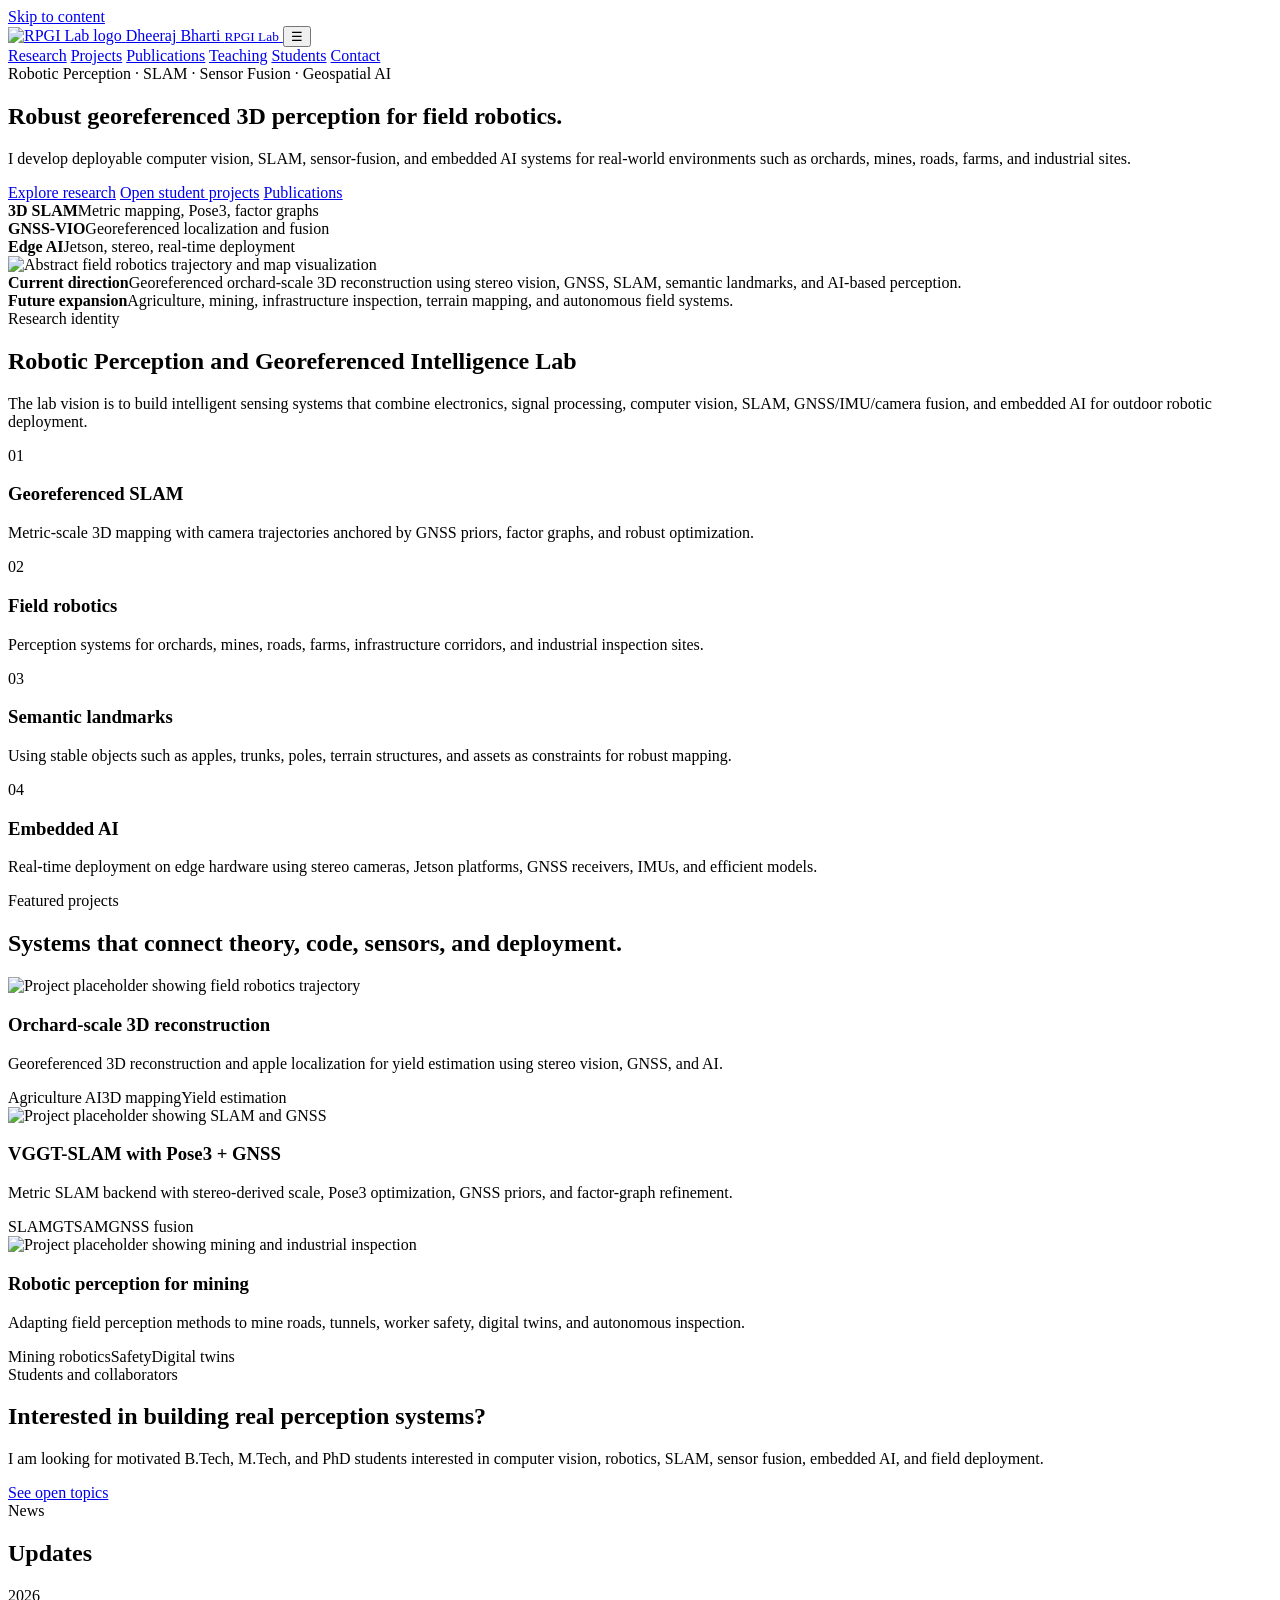
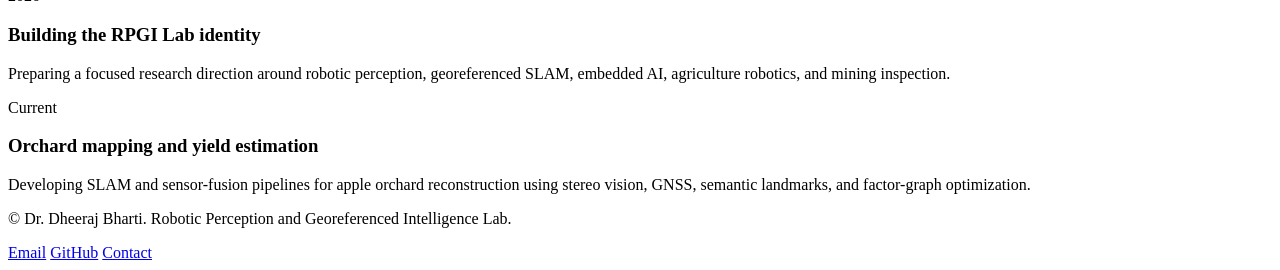
==== index.html @ 49c35c05 "Initial academic website" ====
<!doctype html>
<html lang="en">
<head>
  <meta charset="utf-8" />
  <meta name="viewport" content="width=device-width, initial-scale=1" />
  <title>Dr. Dheeraj Bharti | Robotic Perception and Georeferenced Intelligence</title>
  <meta name="description" content="Academic and lab website of Dr. Dheeraj Bharti: robotic perception, SLAM, sensor fusion, geospatial AI, embedded vision, agriculture and mining robotics." />
  <meta property="og:title" content="Dr. Dheeraj Bharti | Robotic Perception and Georeferenced Intelligence" />
  <meta property="og:description" content="Computer vision, SLAM, GNSS-fusion, embedded AI, and field robotics for farms, mines, roads, and industrial environments." />
  <meta property="og:type" content="website" />
  <link rel="icon" href="assets/img/logo.svg" />
  <link rel="stylesheet" href="assets/css/styles.css" />
</head>
<body>
  <a class="skip-link" href="#main">Skip to content</a>
  <header class="site-header">
    <nav class="navbar container" aria-label="Primary navigation">
      <a class="brand" href="index.html" aria-label="Home">
        <img src="assets/img/logo.svg" alt="RPGI Lab logo" />
        <span>Dheeraj Bharti <small>RPGI Lab</small></span>
      </a>
      <button class="nav-toggle" aria-label="Toggle navigation" aria-expanded="false">☰</button>
      <div class="nav-links">
        <a href="research.html">Research</a>
        <a href="projects.html">Projects</a>
        <a href="publications.html">Publications</a>
        <a href="teaching.html">Teaching</a>
        <a href="students.html">Students</a>
        <a href="contact.html">Contact</a>
      </div>
    </nav>
  </header>

  <main id="main">
    <section class="hero">
      <div class="container hero-grid">
        <div>
          <div class="eyebrow">Robotic Perception · SLAM · Sensor Fusion · Geospatial AI</div>
          <h1>Robust georeferenced 3D perception for field robotics.</h1>
          <p class="lead">I develop deployable computer vision, SLAM, sensor-fusion, and embedded AI systems for real-world environments such as orchards, mines, roads, farms, and industrial sites.</p>
          <div class="hero-actions">
            <a class="button primary" href="research.html">Explore research</a>
            <a class="button secondary" href="students.html">Open student projects</a>
            <a class="button secondary" href="publications.html">Publications</a>
          </div>
          <div class="stat-strip" aria-label="Research focus summary">
            <div class="stat"><strong>3D SLAM</strong><span>Metric mapping, Pose3, factor graphs</span></div>
            <div class="stat"><strong>GNSS-VIO</strong><span>Georeferenced localization and fusion</span></div>
            <div class="stat"><strong>Edge AI</strong><span>Jetson, stereo, real-time deployment</span></div>
          </div>
        </div>
        <aside class="hero-card" aria-label="Research highlights">
          <div class="hero-visual"><img src="assets/img/hero-pattern.svg" alt="Abstract field robotics trajectory and map visualization" /></div>
          <div class="card-note">
            <div class="note-row"><span class="dot"></span><div><b>Current direction</b><span>Georeferenced orchard-scale 3D reconstruction using stereo vision, GNSS, SLAM, semantic landmarks, and AI-based perception.</span></div></div>
            <div class="note-row"><span class="dot"></span><div><b>Future expansion</b><span>Agriculture, mining, infrastructure inspection, terrain mapping, and autonomous field systems.</span></div></div>
          </div>
        </aside>
      </div>
    </section>

    <section class="section compact">
      <div class="container section-head">
        <div class="kicker">Research identity</div>
        <h2>Robotic Perception and Georeferenced Intelligence Lab</h2>
        <p class="lead">The lab vision is to build intelligent sensing systems that combine electronics, signal processing, computer vision, SLAM, GNSS/IMU/camera fusion, and embedded AI for outdoor robotic deployment.</p>
      </div>
      <div class="container grid-4">
        <article class="card">
          <div class="icon">01</div>
          <h3>Georeferenced SLAM</h3>
          <p>Metric-scale 3D mapping with camera trajectories anchored by GNSS priors, factor graphs, and robust optimization.</p>
        </article>
        <article class="card">
          <div class="icon">02</div>
          <h3>Field robotics</h3>
          <p>Perception systems for orchards, mines, roads, farms, infrastructure corridors, and industrial inspection sites.</p>
        </article>
        <article class="card">
          <div class="icon">03</div>
          <h3>Semantic landmarks</h3>
          <p>Using stable objects such as apples, trunks, poles, terrain structures, and assets as constraints for robust mapping.</p>
        </article>
        <article class="card">
          <div class="icon">04</div>
          <h3>Embedded AI</h3>
          <p>Real-time deployment on edge hardware using stereo cameras, Jetson platforms, GNSS receivers, IMUs, and efficient models.</p>
        </article>
      </div>
    </section>

    <section class="section">
      <div class="container section-head">
        <div class="kicker">Featured projects</div>
        <h2>Systems that connect theory, code, sensors, and deployment.</h2>
      </div>
      <div class="container grid-3">
        <article class="card project-card">
          <img src="assets/img/project-placeholder.svg" alt="Project placeholder showing field robotics trajectory" />
          <div class="project-body">
            <h3>Orchard-scale 3D reconstruction</h3>
            <p>Georeferenced 3D reconstruction and apple localization for yield estimation using stereo vision, GNSS, and AI.</p>
            <div class="tags"><span class="tag">Agriculture AI</span><span class="tag">3D mapping</span><span class="tag">Yield estimation</span></div>
          </div>
        </article>
        <article class="card project-card">
          <img src="assets/img/project-placeholder.svg" alt="Project placeholder showing SLAM and GNSS" />
          <div class="project-body">
            <h3>VGGT-SLAM with Pose3 + GNSS</h3>
            <p>Metric SLAM backend with stereo-derived scale, Pose3 optimization, GNSS priors, and factor-graph refinement.</p>
            <div class="tags"><span class="tag">SLAM</span><span class="tag">GTSAM</span><span class="tag">GNSS fusion</span></div>
          </div>
        </article>
        <article class="card project-card">
          <img src="assets/img/project-placeholder.svg" alt="Project placeholder showing mining and industrial inspection" />
          <div class="project-body">
            <h3>Robotic perception for mining</h3>
            <p>Adapting field perception methods to mine roads, tunnels, worker safety, digital twins, and autonomous inspection.</p>
            <div class="tags"><span class="tag">Mining robotics</span><span class="tag">Safety</span><span class="tag">Digital twins</span></div>
          </div>
        </article>
      </div>
    </section>

    <section class="section compact">
      <div class="container callout">
        <div class="grid-2">
          <div>
            <div class="kicker">Students and collaborators</div>
            <h2>Interested in building real perception systems?</h2>
          </div>
          <div>
            <p>I am looking for motivated B.Tech, M.Tech, and PhD students interested in computer vision, robotics, SLAM, sensor fusion, embedded AI, and field deployment.</p>
            <a class="button primary" href="students.html">See open topics</a>
          </div>
        </div>
      </div>
    </section>

    <section class="section compact">
      <div class="container section-head">
        <div class="kicker">News</div>
        <h2>Updates</h2>
      </div>
      <div class="container timeline">
        <div class="timeline-item"><time>2026</time><div><h3>Building the RPGI Lab identity</h3><p>Preparing a focused research direction around robotic perception, georeferenced SLAM, embedded AI, agriculture robotics, and mining inspection.</p></div></div>
        <div class="timeline-item"><time>Current</time><div><h3>Orchard mapping and yield estimation</h3><p>Developing SLAM and sensor-fusion pipelines for apple orchard reconstruction using stereo vision, GNSS, semantic landmarks, and factor-graph optimization.</p></div></div>
      </div>
    </section>
  </main>

  <footer class="footer">
    <div class="container footer-grid">
      <p>© <span data-year></span> Dr. Dheeraj Bharti. Robotic Perception and Georeferenced Intelligence Lab.</p>
      <div class="footer-links">
        <a href="mailto:dheeraj.nitb@gmail.com">Email</a>
        <a href="https://github.com/" target="_blank" rel="noopener">GitHub</a>
        <a href="contact.html">Contact</a>
      </div>
    </div>
  </footer>
  <script src="assets/js/main.js"></script>
</body>
</html>
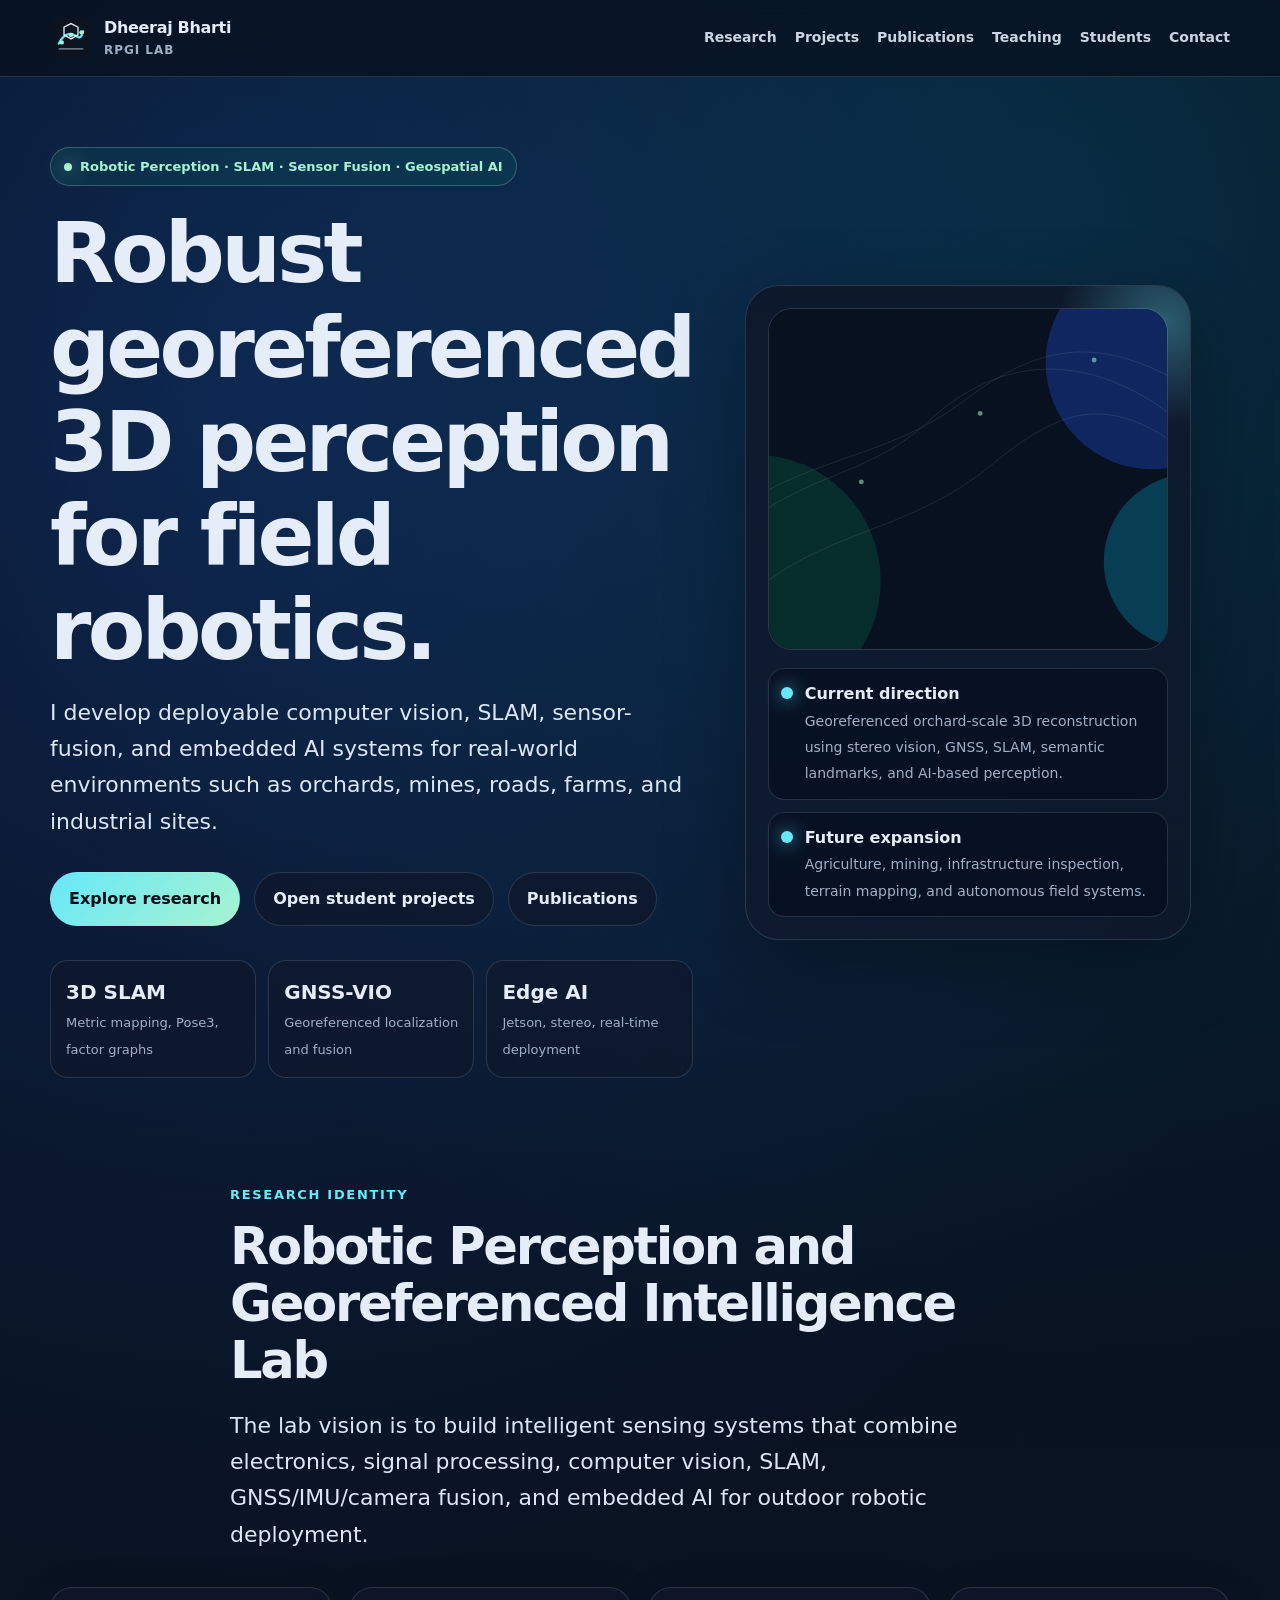
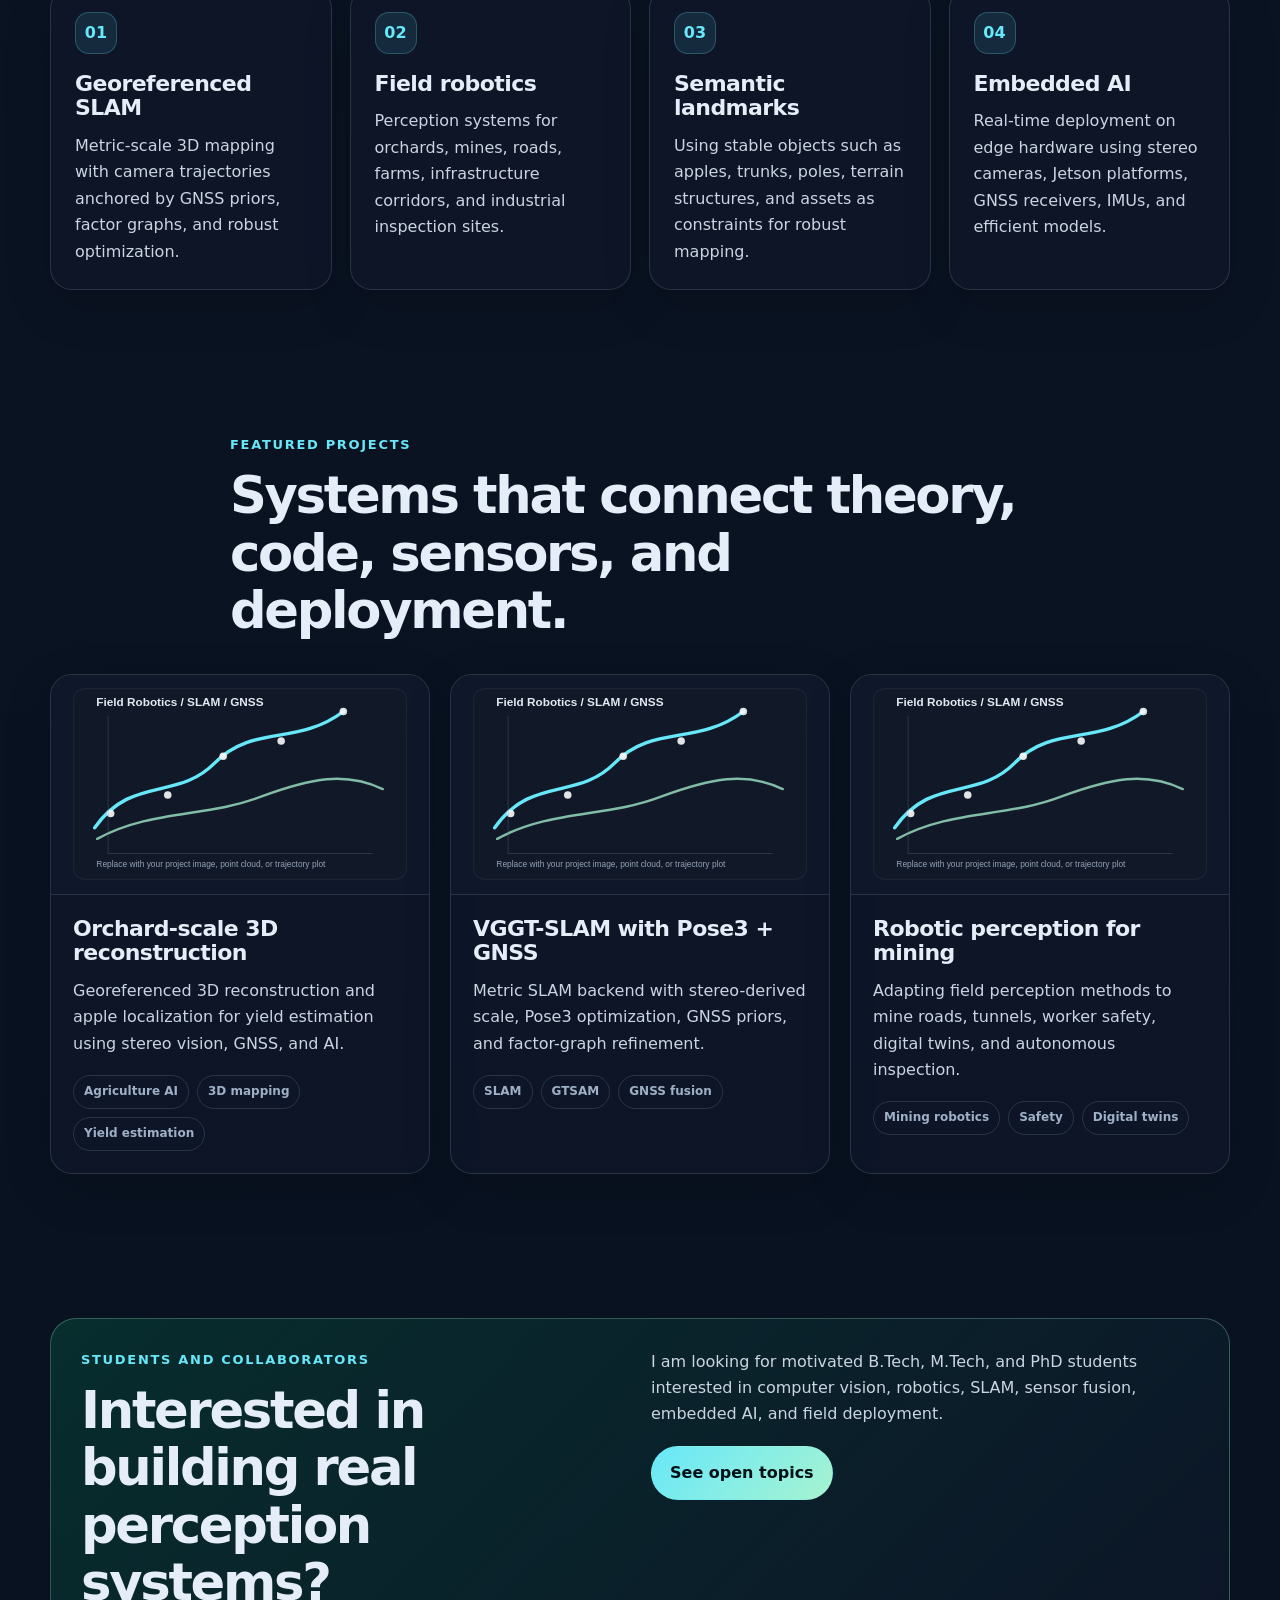
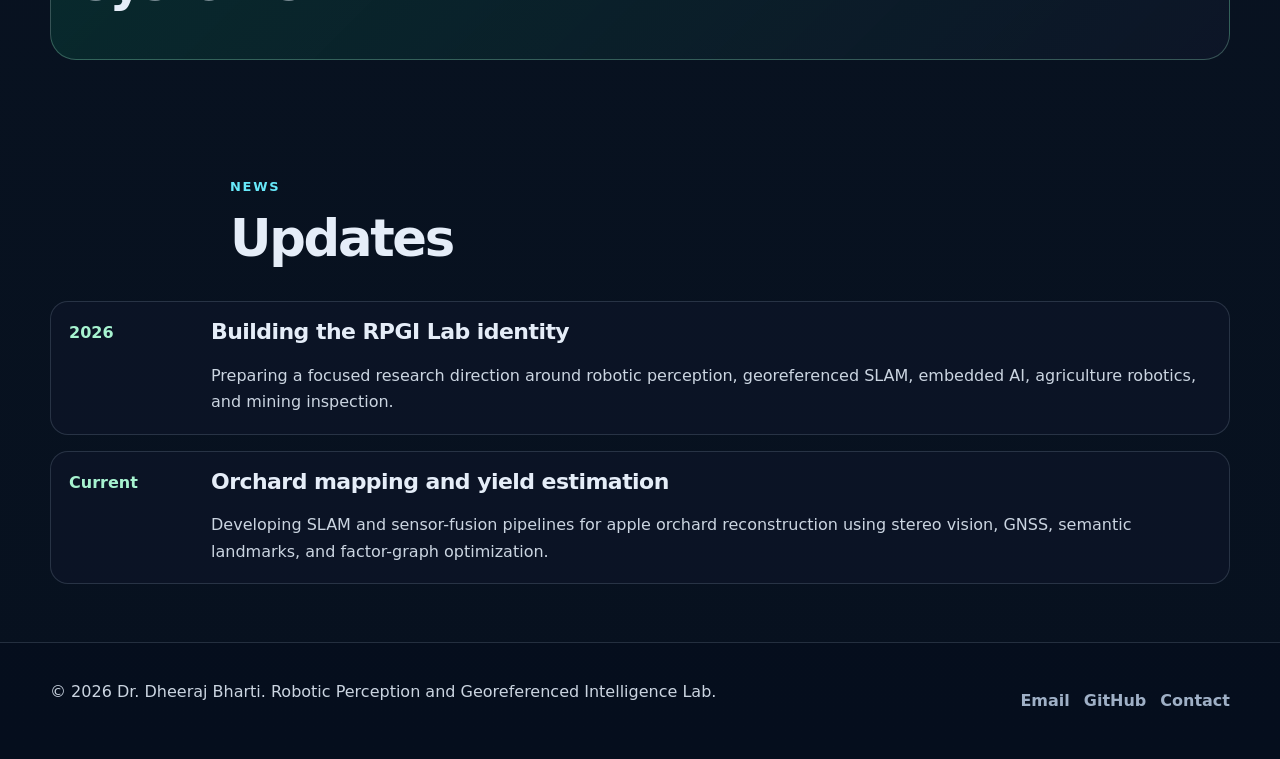
==== commit 9802be7f: "Add files via upload" ====
--- a/index.html
+++ b/index.html
@@ -154,7 +154,7 @@
       <p>© <span data-year></span> Dr. Dheeraj Bharti. Robotic Perception and Georeferenced Intelligence Lab.</p>
       <div class="footer-links">
         <a href="mailto:dheeraj.nitb@gmail.com">Email</a>
-        <a href="https://github.com/" target="_blank" rel="noopener">GitHub</a>
+        <a href="https://github.com/dheerajbharti" target="_blank" rel="noopener">GitHub</a>
         <a href="contact.html">Contact</a>
       </div>
     </div>
--- a/assets/css/styles.css
+++ b/assets/css/styles.css
@@ -0,0 +1,366 @@
+:root {
+  --bg: #07111f;
+  --bg-2: #0b1220;
+  --panel: rgba(15, 23, 42, 0.78);
+  --panel-solid: #0f172a;
+  --text: #e5edf8;
+  --muted: #9fb0c6;
+  --soft: #cbd5e1;
+  --line: rgba(148, 163, 184, 0.22);
+  --cyan: #67e8f9;
+  --green: #a7f3d0;
+  --blue: #60a5fa;
+  --amber: #fbbf24;
+  --shadow: 0 24px 80px rgba(0, 0, 0, 0.32);
+  --radius: 22px;
+  --max: 1180px;
+}
+
+* { box-sizing: border-box; }
+html { scroll-behavior: smooth; }
+body {
+  margin: 0;
+  font-family: Inter, ui-sans-serif, system-ui, -apple-system, BlinkMacSystemFont, "Segoe UI", sans-serif;
+  color: var(--text);
+  background: radial-gradient(circle at 20% 10%, rgba(37, 99, 235, 0.22), transparent 32%),
+              radial-gradient(circle at 82% 5%, rgba(6, 182, 212, 0.15), transparent 30%),
+              linear-gradient(180deg, #06101d 0%, #0a1322 45%, #07111f 100%);
+  line-height: 1.65;
+}
+
+a { color: inherit; text-decoration: none; }
+a:hover { color: var(--cyan); }
+img { max-width: 100%; display: block; }
+
+.container {
+  width: min(var(--max), calc(100% - 40px));
+  margin: 0 auto;
+}
+
+.skip-link {
+  position: absolute;
+  left: -999px;
+  top: 10px;
+  background: var(--cyan);
+  color: #00111a;
+  padding: 10px 14px;
+  border-radius: 10px;
+  z-index: 1000;
+}
+.skip-link:focus { left: 10px; }
+
+.site-header {
+  position: sticky;
+  top: 0;
+  z-index: 100;
+  backdrop-filter: blur(16px);
+  background: rgba(7, 17, 31, 0.78);
+  border-bottom: 1px solid var(--line);
+}
+.navbar {
+  height: 76px;
+  display: flex;
+  justify-content: space-between;
+  align-items: center;
+  gap: 22px;
+}
+.brand {
+  display: flex;
+  align-items: center;
+  gap: 12px;
+  font-weight: 800;
+  letter-spacing: -0.02em;
+}
+.brand img { width: 42px; height: 42px; }
+.brand small {
+  display: block;
+  color: var(--muted);
+  font-size: 12px;
+  font-weight: 600;
+  letter-spacing: 0.08em;
+  text-transform: uppercase;
+}
+.nav-links {
+  display: flex;
+  align-items: center;
+  gap: 18px;
+  color: var(--soft);
+  font-size: 14px;
+  font-weight: 650;
+}
+.nav-links a.active { color: var(--cyan); }
+.nav-toggle {
+  display: none;
+  width: 42px;
+  height: 42px;
+  border: 1px solid var(--line);
+  background: rgba(15, 23, 42, 0.75);
+  color: var(--text);
+  border-radius: 12px;
+}
+
+.hero {
+  min-height: calc(100vh - 76px);
+  display: grid;
+  align-items: center;
+  padding: 70px 0 48px;
+}
+.hero-grid {
+  display: grid;
+  grid-template-columns: 1.08fr 0.92fr;
+  gap: 52px;
+  align-items: center;
+}
+.eyebrow {
+  display: inline-flex;
+  align-items: center;
+  gap: 8px;
+  color: var(--green);
+  background: rgba(16, 185, 129, 0.09);
+  border: 1px solid rgba(167, 243, 208, 0.24);
+  border-radius: 999px;
+  padding: 8px 13px;
+  font-size: 13px;
+  font-weight: 750;
+}
+.eyebrow::before {
+  content: "";
+  width: 8px;
+  height: 8px;
+  border-radius: 999px;
+  background: var(--green);
+  box-shadow: 0 0 22px var(--green);
+}
+h1, h2, h3 { line-height: 1.12; margin: 0 0 18px; letter-spacing: -0.045em; }
+h1 { font-size: clamp(42px, 7vw, 84px); margin-top: 20px; }
+h2 { font-size: clamp(32px, 4vw, 54px); }
+h3 { font-size: 22px; letter-spacing: -0.025em; }
+p { margin: 0 0 18px; color: var(--soft); }
+.lead { font-size: clamp(18px, 2vw, 22px); color: #dce7f5; max-width: 780px; }
+
+.hero-actions {
+  display: flex;
+  flex-wrap: wrap;
+  gap: 14px;
+  margin: 32px 0 34px;
+}
+.button {
+  display: inline-flex;
+  align-items: center;
+  justify-content: center;
+  gap: 8px;
+  border-radius: 999px;
+  padding: 13px 18px;
+  font-weight: 800;
+  border: 1px solid var(--line);
+  transition: transform .2s ease, border-color .2s ease, background .2s ease;
+}
+.button:hover { transform: translateY(-2px); }
+.button.primary { background: linear-gradient(135deg, var(--cyan), var(--green)); color: #001018; border-color: transparent; }
+.button.secondary { background: rgba(15, 23, 42, 0.72); color: var(--text); }
+
+.stat-strip {
+  display: grid;
+  grid-template-columns: repeat(3, 1fr);
+  gap: 12px;
+  max-width: 760px;
+}
+.stat {
+  border: 1px solid var(--line);
+  background: rgba(15, 23, 42, 0.62);
+  border-radius: 18px;
+  padding: 15px;
+}
+.stat strong { display: block; font-size: 20px; color: var(--text); }
+.stat span { color: var(--muted); font-size: 13px; }
+
+.hero-card {
+  position: relative;
+  padding: 22px;
+  border: 1px solid var(--line);
+  background: linear-gradient(180deg, rgba(15, 23, 42, .92), rgba(15, 23, 42, .66));
+  border-radius: 34px;
+  box-shadow: var(--shadow);
+  overflow: hidden;
+}
+.hero-card::before {
+  content: "";
+  position: absolute;
+  inset: -80px -90px auto auto;
+  width: 230px;
+  height: 230px;
+  background: radial-gradient(circle, rgba(103, 232, 249, .32), transparent 65%);
+}
+.hero-visual {
+  position: relative;
+  border-radius: 24px;
+  overflow: hidden;
+  border: 1px solid rgba(203, 213, 225, 0.16);
+}
+.hero-visual img { width: 100%; height: 340px; object-fit: cover; }
+.card-note {
+  position: relative;
+  margin-top: 18px;
+  display: grid;
+  gap: 12px;
+}
+.note-row {
+  display: flex;
+  gap: 12px;
+  align-items: flex-start;
+  padding: 12px;
+  background: rgba(2, 6, 23, .42);
+  border: 1px solid var(--line);
+  border-radius: 16px;
+}
+.note-row b { display:block; }
+.note-row span { color: var(--muted); font-size: 14px; }
+.dot {
+  width: 12px; height: 12px; border-radius: 999px; flex: 0 0 auto; margin-top: 6px;
+  background: var(--cyan); box-shadow: 0 0 18px rgba(103, 232, 249, .8);
+}
+
+.section { padding: 86px 0; }
+.section.compact { padding: 58px 0; }
+.section-head {
+  max-width: 820px;
+  margin-bottom: 34px;
+}
+.kicker {
+  color: var(--cyan);
+  font-size: 13px;
+  font-weight: 850;
+  text-transform: uppercase;
+  letter-spacing: .13em;
+  margin-bottom: 12px;
+}
+.grid-2 { display: grid; grid-template-columns: repeat(2, 1fr); gap: 22px; }
+.grid-3 { display: grid; grid-template-columns: repeat(3, 1fr); gap: 20px; }
+.grid-4 { display: grid; grid-template-columns: repeat(4, 1fr); gap: 18px; }
+.card {
+  border: 1px solid var(--line);
+  background: var(--panel);
+  border-radius: var(--radius);
+  padding: 24px;
+  box-shadow: 0 16px 50px rgba(0,0,0,.14);
+}
+.card h3 { margin-bottom: 12px; }
+.card p:last-child { margin-bottom: 0; }
+.card.highlight { border-color: rgba(103,232,249,.38); background: linear-gradient(180deg, rgba(8,47,73,.42), rgba(15,23,42,.74)); }
+.icon {
+  width: 42px;
+  height: 42px;
+  border-radius: 14px;
+  display: grid;
+  place-items: center;
+  margin-bottom: 18px;
+  background: rgba(103, 232, 249, .10);
+  border: 1px solid rgba(103, 232, 249, .24);
+  color: var(--cyan);
+  font-weight: 900;
+}
+.tags { display: flex; flex-wrap: wrap; gap: 8px; margin-top: 14px; }
+.tag {
+  display: inline-flex;
+  padding: 6px 10px;
+  border: 1px solid var(--line);
+  border-radius: 999px;
+  color: var(--muted);
+  font-size: 12px;
+  font-weight: 750;
+}
+
+.project-card { padding: 0; overflow: hidden; }
+.project-card img { height: 220px; width: 100%; object-fit: cover; border-bottom: 1px solid var(--line); }
+.project-body { padding: 22px; }
+.project-links { display:flex; flex-wrap:wrap; gap: 10px; margin-top: 16px; }
+.text-link { color: var(--cyan); font-weight: 800; }
+
+.timeline { display: grid; gap: 16px; }
+.timeline-item {
+  display: grid;
+  grid-template-columns: 120px 1fr;
+  gap: 22px;
+  border: 1px solid var(--line);
+  background: rgba(15, 23, 42, .55);
+  border-radius: 18px;
+  padding: 18px;
+}
+.timeline-item time { color: var(--green); font-weight: 850; }
+.timeline-item p { margin-bottom: 0; }
+
+.page-hero { padding: 74px 0 38px; }
+.page-hero .lead { max-width: 850px; }
+.breadcrumb { color: var(--muted); font-size: 14px; margin-bottom: 22px; }
+.breadcrumb a { color: var(--cyan); }
+
+.list-clean { margin: 0; padding: 0; list-style: none; display: grid; gap: 12px; }
+.list-clean li {
+  border: 1px solid var(--line);
+  border-radius: 16px;
+  padding: 14px 16px;
+  color: var(--soft);
+  background: rgba(15, 23, 42, 0.48);
+}
+.pub-list { display: grid; gap: 18px; }
+.pub {
+  border: 1px solid var(--line);
+  border-radius: 20px;
+  padding: 22px;
+  background: rgba(15, 23, 42, .6);
+}
+.pub-title { font-weight: 850; font-size: 18px; color: var(--text); margin-bottom: 6px; }
+.pub-meta { color: var(--muted); font-size: 14px; }
+.pub-actions { margin-top: 12px; display:flex; flex-wrap: wrap; gap: 10px; }
+
+.callout {
+  border: 1px solid rgba(167, 243, 208, 0.28);
+  background: linear-gradient(135deg, rgba(6,95,70,.36), rgba(15,23,42,.72));
+  border-radius: 26px;
+  padding: 30px;
+}
+.footer {
+  border-top: 1px solid var(--line);
+  padding: 36px 0;
+  color: var(--muted);
+  background: rgba(2, 6, 23, .24);
+}
+.footer-grid {
+  display: flex;
+  justify-content: space-between;
+  gap: 22px;
+  align-items: center;
+}
+.footer-links { display: flex; flex-wrap: wrap; gap: 14px; font-weight: 700; }
+
+@media (max-width: 960px) {
+  .hero-grid, .grid-2, .grid-3, .grid-4 { grid-template-columns: 1fr; }
+  .stat-strip { grid-template-columns: 1fr; }
+  .nav-toggle { display: inline-grid; place-items: center; }
+  .nav-links {
+    position: absolute;
+    left: 20px;
+    right: 20px;
+    top: 86px;
+    flex-direction: column;
+    align-items: stretch;
+    padding: 18px;
+    background: rgba(15, 23, 42, .98);
+    border: 1px solid var(--line);
+    border-radius: 20px;
+    transform: translateY(-12px);
+    opacity: 0;
+    pointer-events: none;
+    transition: opacity .2s ease, transform .2s ease;
+  }
+  .nav-links.open { opacity: 1; transform: translateY(0); pointer-events: auto; }
+  .timeline-item { grid-template-columns: 1fr; }
+  .footer-grid { flex-direction: column; align-items: flex-start; }
+}
+
+@media (max-width: 560px) {
+  .container { width: min(var(--max), calc(100% - 28px)); }
+  .hero { padding-top: 42px; }
+  .section { padding: 62px 0; }
+  .brand span { display: none; }
+}
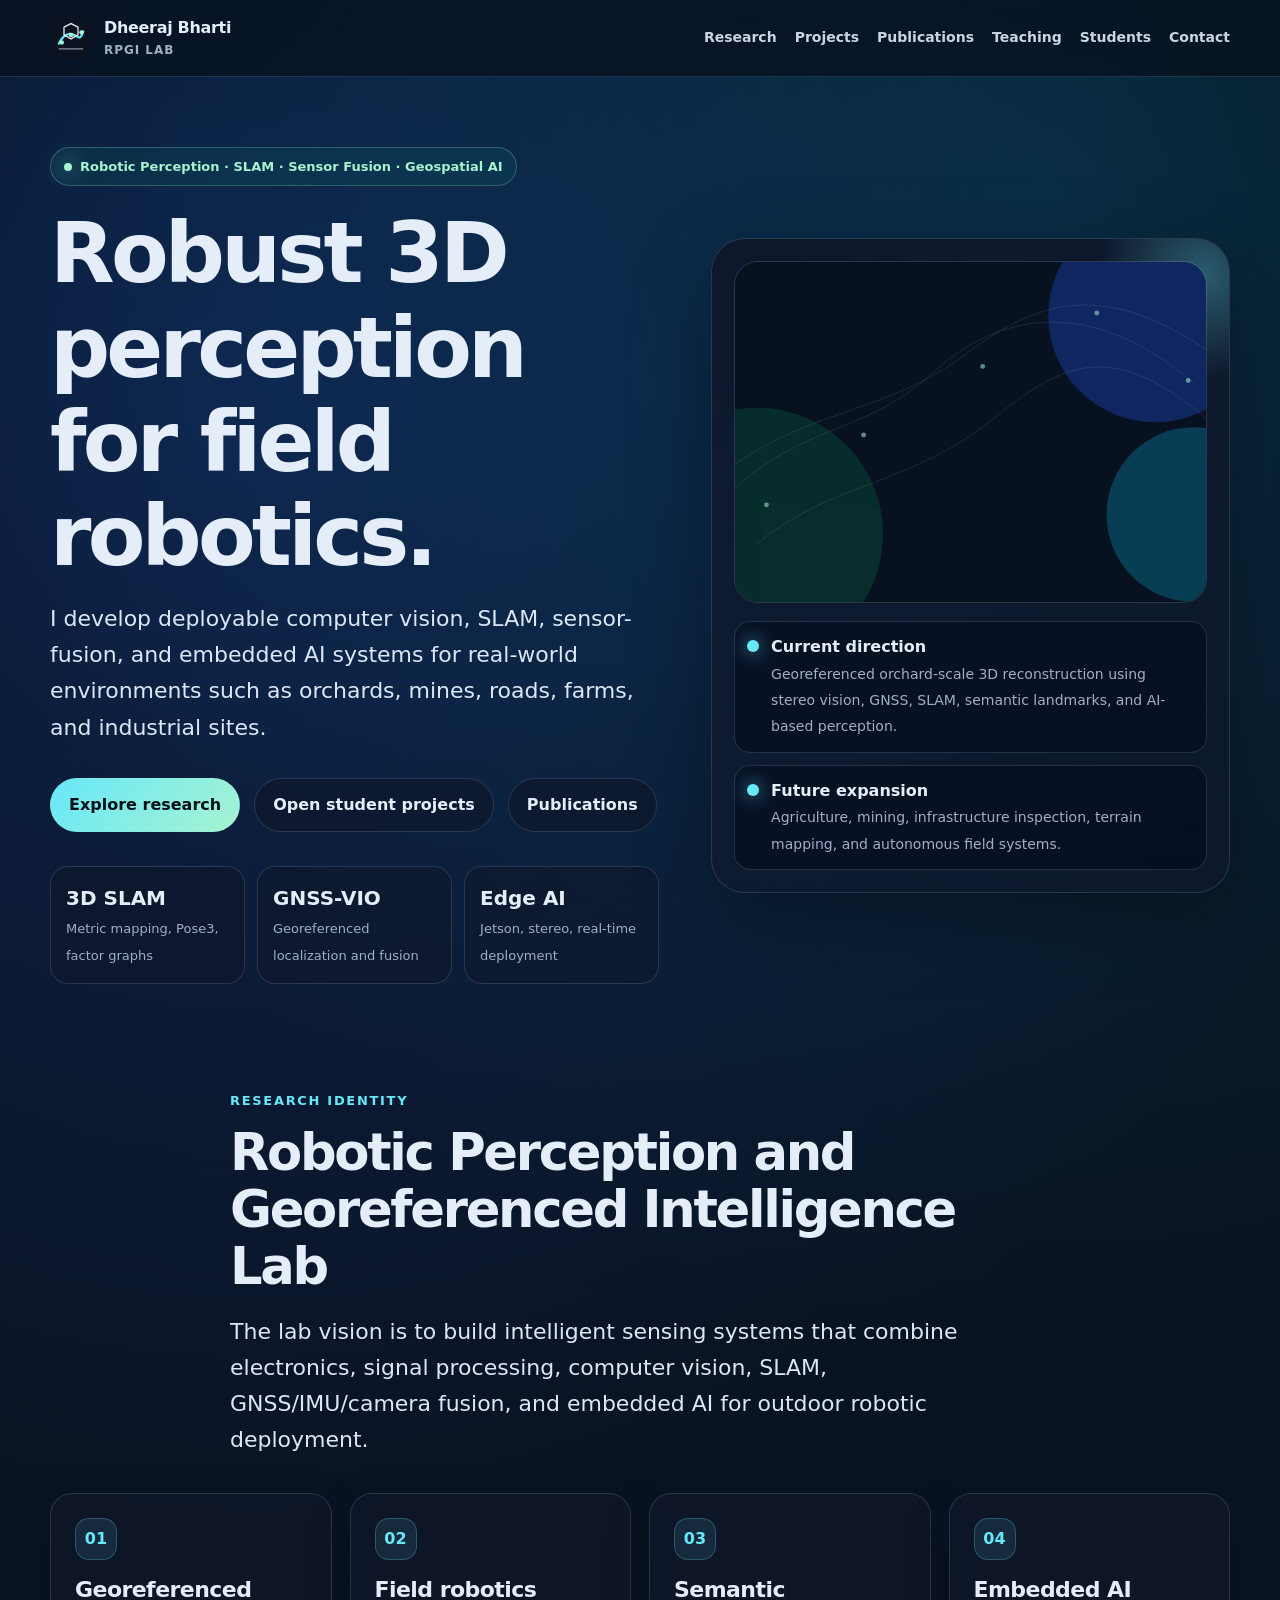
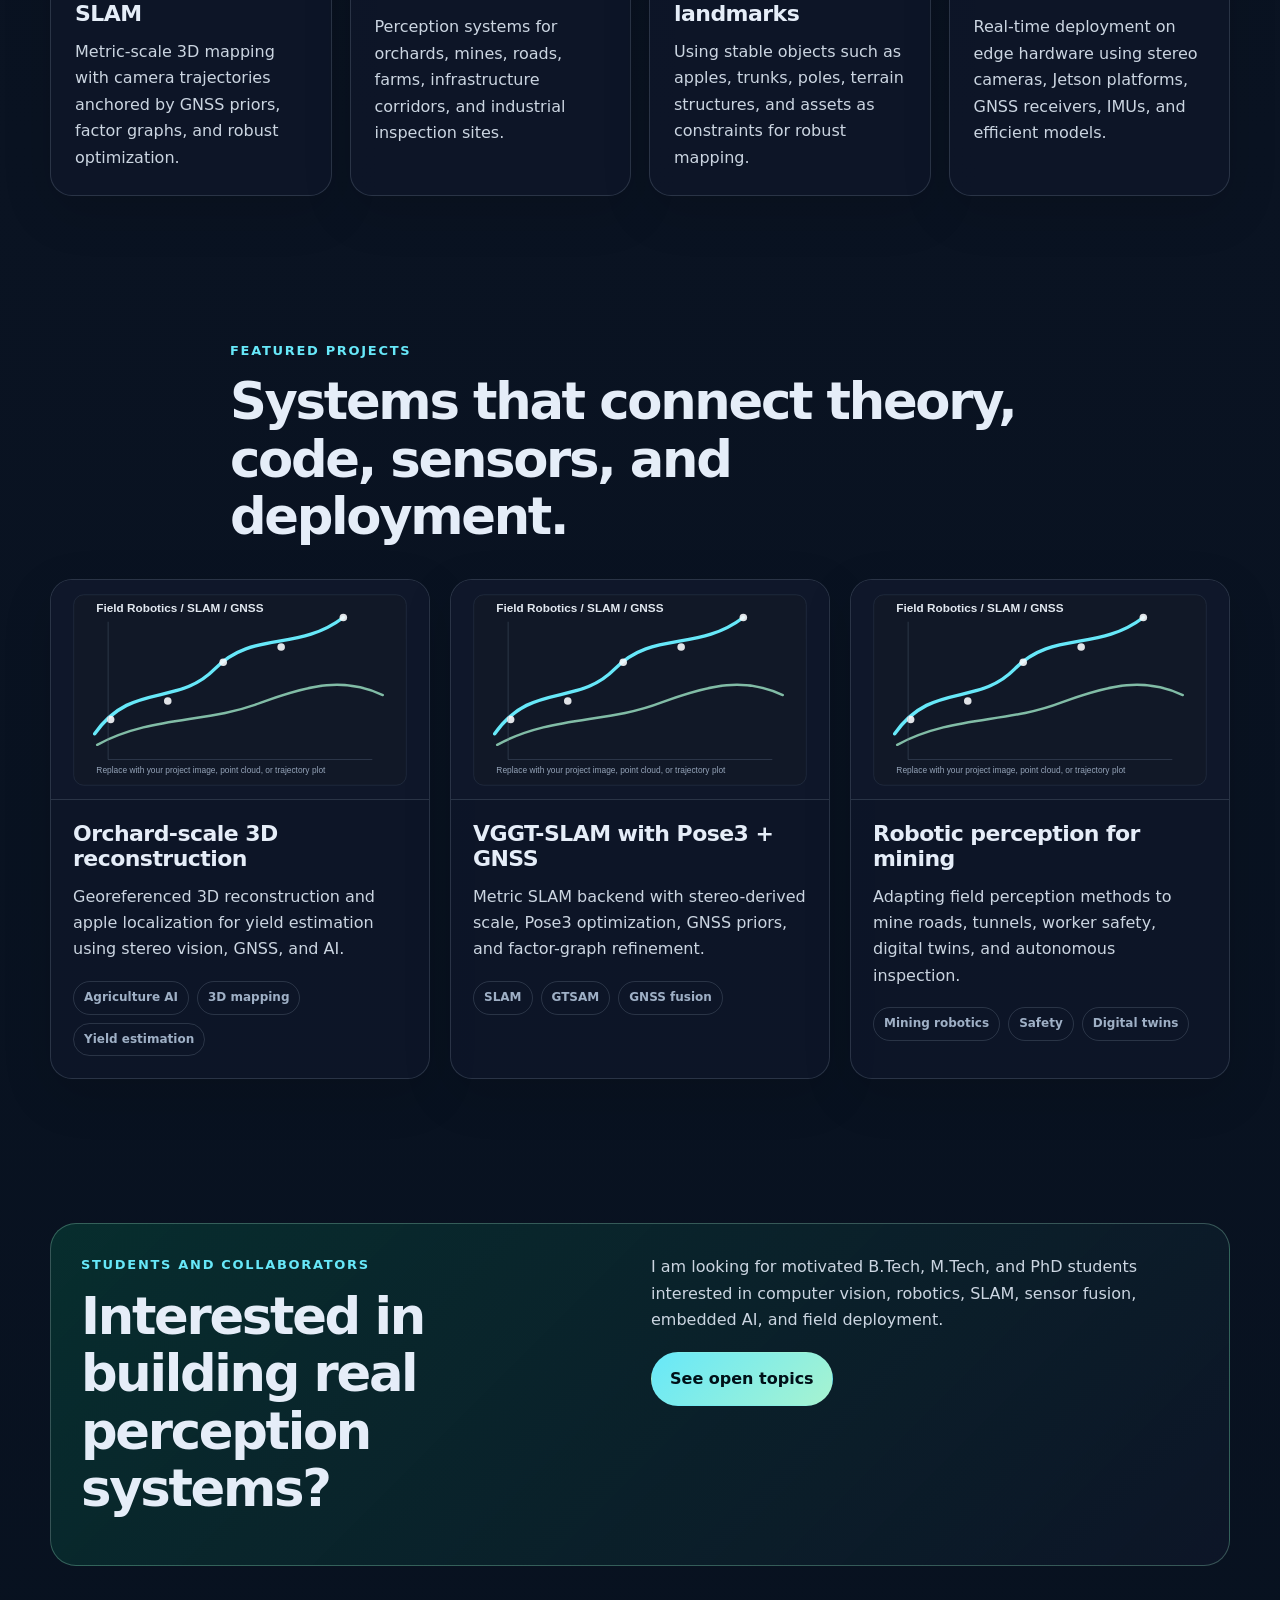
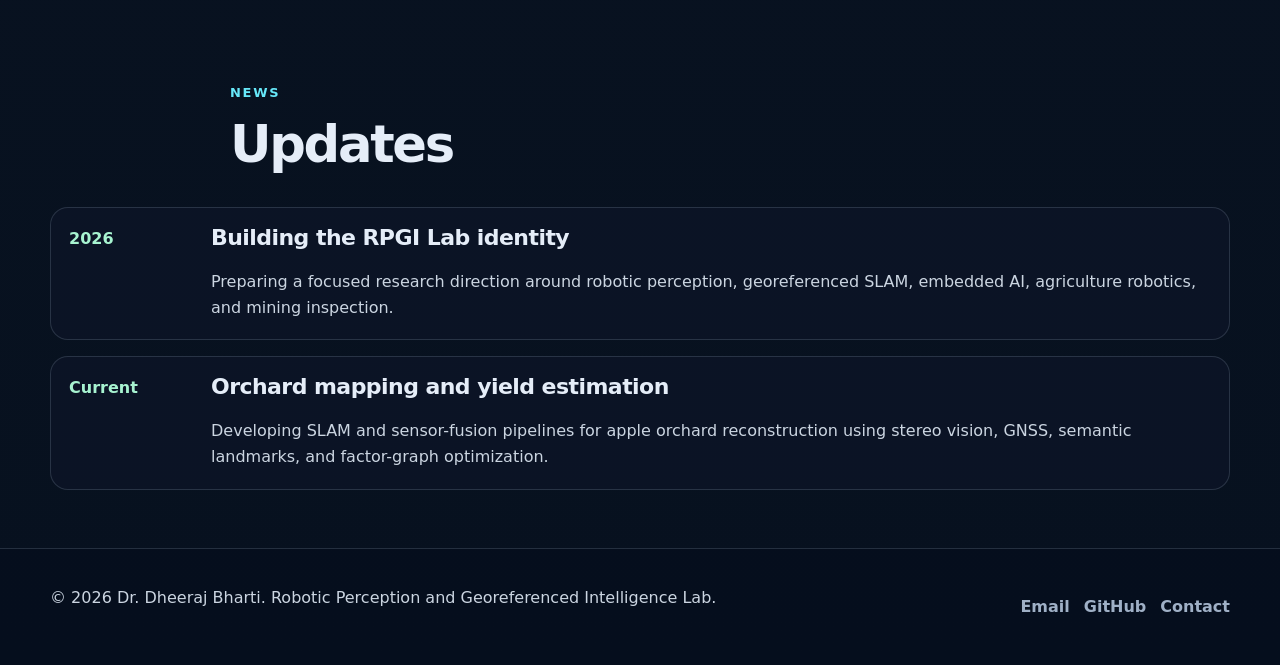
==== commit 5de9de79: "Update index.html" ====
--- a/index.html
+++ b/index.html
@@ -36,7 +36,7 @@
       <div class="container hero-grid">
         <div>
           <div class="eyebrow">Robotic Perception · SLAM · Sensor Fusion · Geospatial AI</div>
-          <h1>Robust georeferenced 3D perception for field robotics.</h1>
+          <h1>Robust 3D perception for field robotics.</h1>
           <p class="lead">I develop deployable computer vision, SLAM, sensor-fusion, and embedded AI systems for real-world environments such as orchards, mines, roads, farms, and industrial sites.</p>
           <div class="hero-actions">
             <a class="button primary" href="research.html">Explore research</a>
